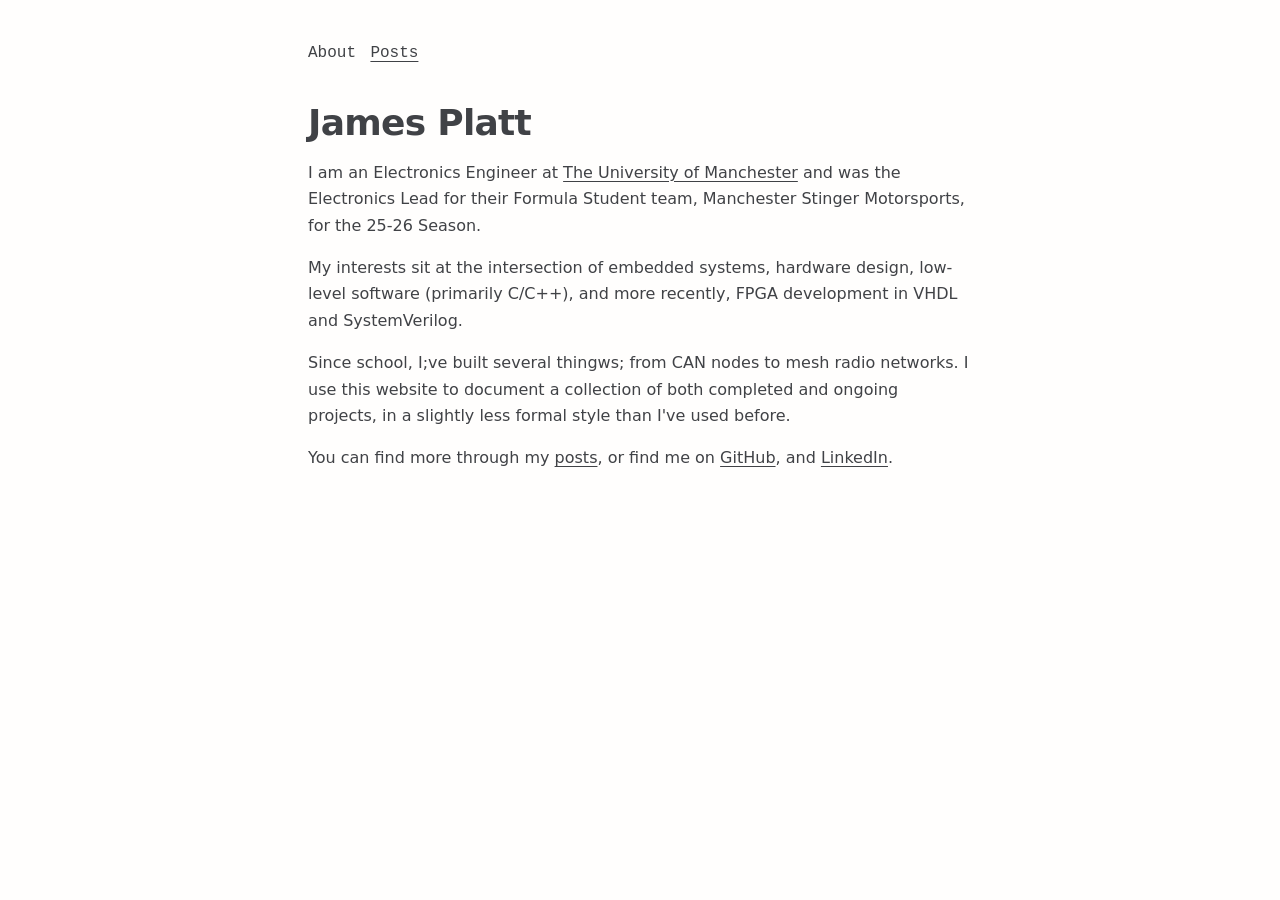
==== index.html @ 5162dcfc "add a comma" ====
<!-- Hello there, what are you doing nosing round my html?? -->

<!doctype html>
<html lang="en-GB">
<head>
  <meta charset="utf-8" />
  <meta name="viewport" content="width=device-width, initial-scale=1" />
  <title>James Platt</title>
  <link rel="stylesheet" href="assets/style.css" />
</head>
<body>
  <main class="page">
    <nav class="nav">
      <a href="index.html" aria-current="page">About</a>
      <a href="posts.html">Posts</a>
    </nav>

    <div class="fade">
      <h1>James Platt</h1>

      <p>
        I am an Electronics Engineer at <a href="https://www.manchester.ac.uk/">The University of Manchester</a>
        and was the Electronics Lead for their Formula Student team, Manchester Stinger Motorsports, for the 25-26 Season.
      </p>

      <p>
        My interests sit at the intersection of embedded systems, hardware design, low-level software (primarily C/C++), and more recently, FPGA development in VHDL and SystemVerilog.
      </p>

      <p>
        Since school, I;ve built several thingws; from CAN nodes to mesh radio networks. I use this website to document a collection of both completed and ongoing projects, in a slightly less formal style than I've used before.
      </p>

      <p>
        You can find more through my <a href="posts.html">posts</a>, or find me on
        <a href="https://github.com/Trovix">GitHub</a>, and <a href="https://www.linkedin.com/in/james-platt-7324a4337">LinkedIn</a>.
      </p>
    </div>
  </main>

  <script>
    (function () {
      const content = document.querySelector('.fade');
      if (!content) return;

      function showContent() {
        content.classList.remove('is-leaving');
        content.classList.add('is-visible');
      }

      requestAnimationFrame(showContent);
      window.addEventListener('pageshow', showContent);

      document.querySelectorAll('a[href]').forEach(a => {
        const url = new URL(a.href, location.href);

        if (url.origin !== location.origin) return;
        if (a.target === '_blank' || a.hasAttribute('download')) return;

        a.addEventListener('click', e => {
          if (e.metaKey || e.ctrlKey || e.shiftKey || e.altKey || e.button !== 0) return;

          e.preventDefault();
          content.classList.remove('is-visible');
          content.classList.add('is-leaving');

          setTimeout(() => {
            location.href = a.href;
          }, 160);
        });
      });
    })();
  </script>
</body>
</html>
---- assets/style.css ----
:root{
  --bg: #fffefd;
  --text: #404246;
  --muted:#7f8081;
  
  --max: 44rem;
  --pad: 1.25rem;
  --leading: 1.65;
}

*{ box-sizing: border-box; }

html{ -webkit-text-size-adjust: 100%; }

body{
  margin: 0;
  background: var(--bg);
  color: var(--text);
  font: 16px/var(--leading) system-ui, -apple-system, Segoe UI,
        Roboto, Helvetica, Arial, sans-serif;
}

a{
  color: inherit;
  text-decoration: underline;
  text-underline-offset: 3px;
}

a:hover{
  text-decoration-color: #111111;
}

.page{
  max-width: var(--max);
  margin: 0 auto;
  padding: calc(var(--pad) * 2) var(--pad) calc(var(--pad) * 3);
}

/* NAV */
.nav{
  display: flex;
  gap: .9rem;
  align-items: baseline;
  margin-bottom: 2.25rem;
  flex-wrap: wrap;
  font-family: ui-monospace, SFMono-Regular, Menlo, Monaco, Consolas, "Liberation Mono", "Courier New", monospace;
}

.nav a{
  text-decoration: none;
}

.nav a:not([aria-current="page"]){
  text-decoration: underline;
  text-underline-offset: 4px;
}

/* FADE TRANSITIONS */
.fade{
  opacity: 0;
  transition: opacity 160ms ease;
}

.fade.is-visible{
  opacity: 1;
}

.fade.is-leaving{
  opacity: 0;
}

/* TYPE */
h1{
  font-size: 2.25rem;
  line-height: 1.15;
  margin: 0 0 1rem;
  letter-spacing: -0.02em;
}

.post-header{
  margin-bottom: 2rem;
}

.post-header h1{
  margin-bottom: .45rem;
}

.post-date{
  margin: 0;
  color: var(--muted);
  font-family: ui-monospace, SFMono-Regular, Menlo, Monaco, Consolas,
               "Liberation Mono", "Courier New", monospace;
  font-size: .9rem;
  font-variant-numeric: tabular-nums;
}

.signoff{
  margin-top: 2rem;
}

p{
  margin: 0 0 1rem;
}

.post-list{
  list-style: none;
  padding: 0;
  margin: 0;
}

.post-list li{
  margin: .5rem 0;
}

.post-list a{
  display: grid;
  grid-template-columns: auto 1fr auto;
  align-items: baseline;
  gap: .6rem;
  text-decoration: none;
  color: inherit;
  width: 100%;
}

.post-list .title{
  white-space: nowrap;
}

.post-list .date{
  font-variant-numeric: tabular-nums;
  white-space: nowrap;
}

.post-list .dots{
  height: 1em;
  align-self: center;
  background-image: radial-gradient(
    circle,
    currentColor 1.2px,
    transparent 1.3px
  );
  background-size: 8px 1em;
  background-repeat: repeat-x;
  background-position: center;
  opacity: 0.35;
}

.post-list .dots,
.post-list .date{
  opacity: 0.35;
  transition: opacity 120ms ease;
}

.post-list a:hover .dots,
.post-list a:hover .date{
  opacity: 0.7;
}

.figure{
  margin: 1.5rem 0 2rem;
}

.figure img{
  max-width: 90%;
  height: auto;
  display: block;
  margin: 0 auto;
}

.figure--molecule img{
  max-width: 76%;
}

.figure figcaption{
  max-width: 36rem;
  margin: .75rem auto 0;
  font-size: .9rem;
  line-height: 1.45;
  color: var(--muted);
  text-align: center;
  white-space: nowrap;
}

.equation{
  margin: 1.5rem 0 2rem;
}

.equation pre[class*="language-"]{
  margin: 0;
  overflow-x: auto;
}

.equation .math{
  min-height: 4rem;
  padding: 1.25rem .5rem;
  overflow-x: auto;
  text-align: center;
  font-size: 1.15rem;
}

.equation .katex-display{
  margin: 0;
}

.equation figcaption{
  max-width: 36rem;
  margin: .75rem auto 0;
  font-size: .9rem;
  line-height: 1.45;
  color: var(--muted);
  text-align: center;
  white-space: nowrap;
}

.caption-title{
  display: block;
  color: var(--text);
  font-weight: 600;
  white-space: nowrap;
}

.caption-note{
  display: block;
  margin-top: .15rem;
  white-space: nowrap;
}

.figure .caption-credit{
  white-space: normal;
}

.download{
  margin: 1.5rem 0 2rem;
  padding: .85rem 1rem;
  border-left: 2px solid var(--muted);
  background: #f7f6f4;
}

.download a{
  font-weight: 600;
}

.download span{
  margin-left: .4rem;
  color: var(--muted);
  font-size: .9rem;
  white-space: nowrap;
}

.aside{
  margin: 1.5rem 0 2rem;
  padding: .85rem 1rem;
  border-left: 2px solid var(--muted);
  background: #f7f6f4;
}

.aside p:last-child{
  margin-bottom: 0;
}

.aside-title{
  font-weight: 600;
}

@media (max-width: 420px){
  h1{ font-size: 1.9rem; }

  .download span{
    display: block;
    margin: .2rem 0 0;
  }

  .post-list a{
    grid-template-columns: minmax(0, 1fr) auto;
  }

  .post-list .title{
    white-space: normal;
  }

  .post-list .dots{
    display: none;
  }
}
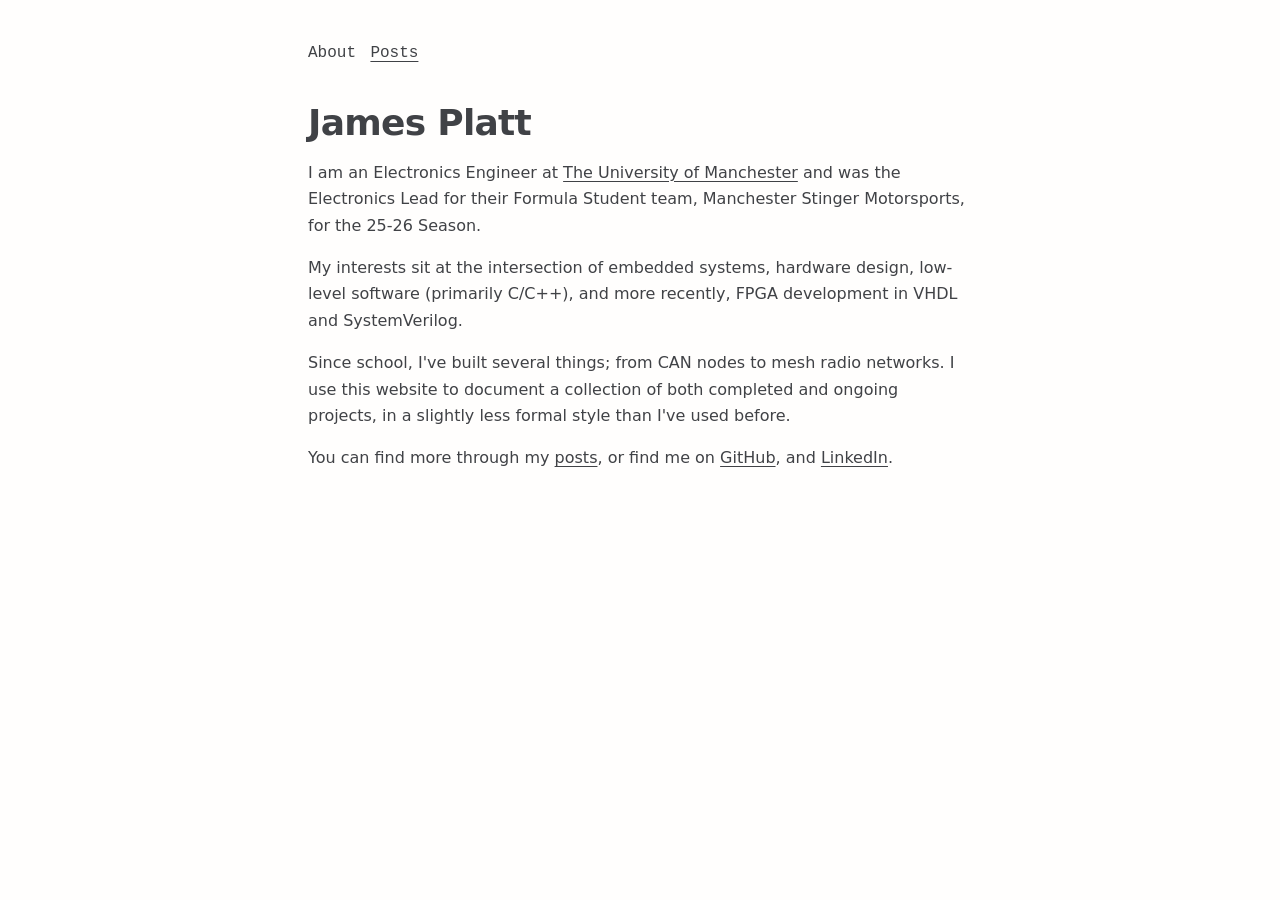
==== commit 41555983: "typo fixes" ====
--- a/index.html
+++ b/index.html
@@ -11,8 +11,8 @@
 <body>
   <main class="page">
     <nav class="nav">
-      <a href="index.html" aria-current="page">About</a>
-      <a href="posts.html">Posts</a>
+      <a href="/" aria-current="page">About</a>
+      <a href="/posts">Posts</a>
     </nav>
 
     <div class="fade">
@@ -28,11 +28,11 @@
       </p>
 
       <p>
-        Since school, I;ve built several thingws; from CAN nodes to mesh radio networks. I use this website to document a collection of both completed and ongoing projects, in a slightly less formal style than I've used before.
+        Since school, I've built several things; from CAN nodes to mesh radio networks. I use this website to document a collection of both completed and ongoing projects, in a slightly less formal style than I've used before.
       </p>
 
       <p>
-        You can find more through my <a href="posts.html">posts</a>, or find me on
+        You can find more through my <a href="/posts">posts</a>, or find me on
         <a href="https://github.com/Trovix">GitHub</a>, and <a href="https://www.linkedin.com/in/james-platt-7324a4337">LinkedIn</a>.
       </p>
     </div>
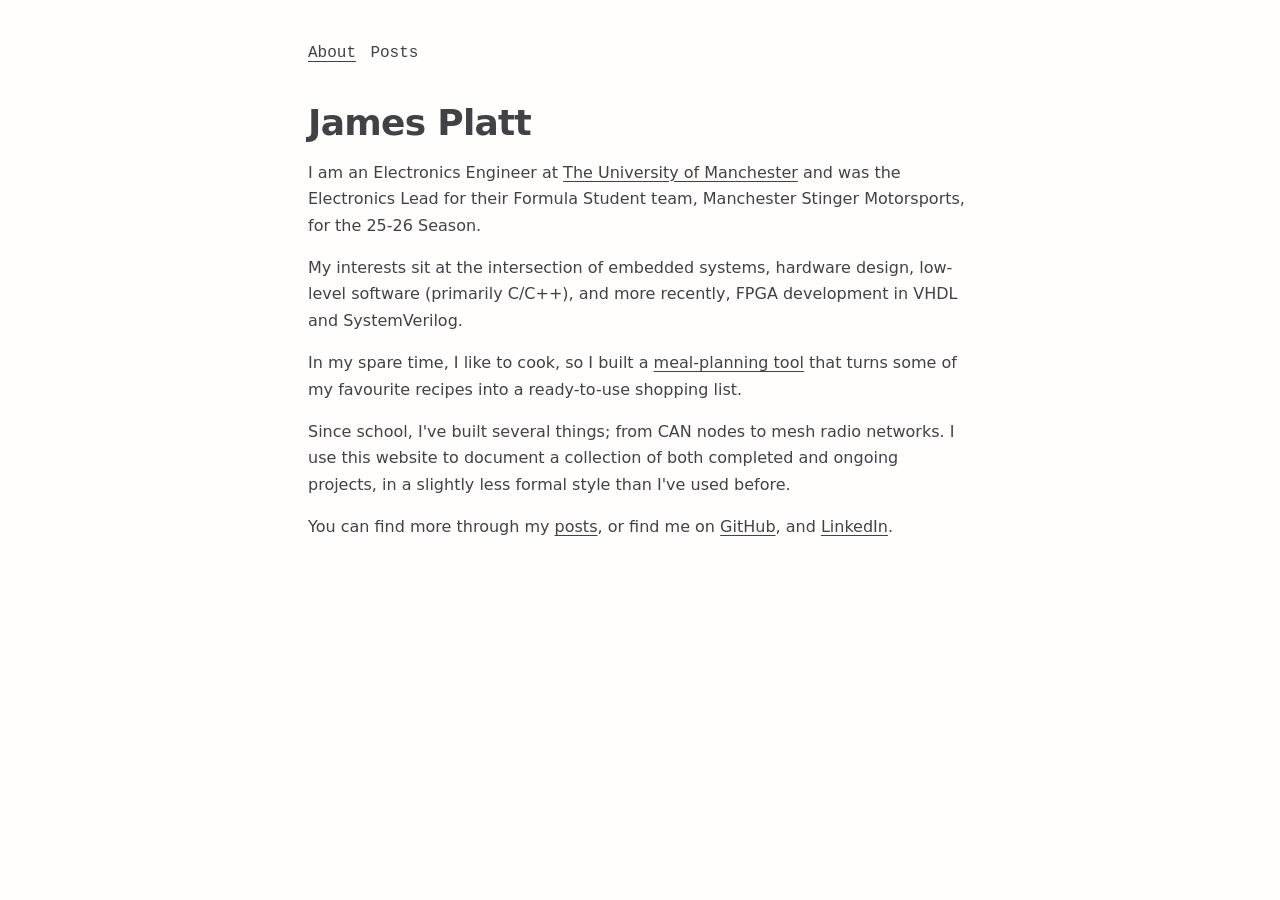
==== commit d1e3df2f: "Link meal planner from homepage" ====
--- a/index.html
+++ b/index.html
@@ -25,6 +25,10 @@
 
       <p>
         My interests sit at the intersection of embedded systems, hardware design, low-level software (primarily C/C++), and more recently, FPGA development in VHDL and SystemVerilog.
+      </p>
+
+      <p>
+        In my spare time, I like to cook, so I built a <a href="https://meal.james-platt.com/">meal-planning tool</a> that turns some of my favourite recipes into a ready-to-use shopping list.
       </p>
 
       <p>
--- a/assets/style.css
+++ b/assets/style.css
@@ -50,7 +50,7 @@
   text-decoration: none;
 }
 
-.nav a:not([aria-current="page"]){
+.nav a[aria-current="page"]{
   text-decoration: underline;
   text-underline-offset: 4px;
 }
@@ -85,6 +85,13 @@
   margin-bottom: .45rem;
 }
 
+.post-deck{
+  margin: 0 0 .4rem;
+  color: #626468;
+  font-size: 1.08rem;
+  line-height: 1.45;
+}
+
 .post-date{
   margin: 0;
   color: var(--muted);
@@ -96,6 +103,12 @@
 
 .signoff{
   margin-top: 2rem;
+}
+
+.post-footer{
+  margin-top: 2.5rem;
+  text-align: right;
+  font-size: .875rem;
 }
 
 p{
@@ -262,6 +275,375 @@
   font-weight: 600;
 }
 
+/* CORRUPTED.DBC */
+.arg-entry h1,
+.can-frame,
+.terminal-page,
+.diagnostic-page{
+  font-family: ui-monospace, SFMono-Regular, Menlo, Monaco, Consolas,
+               "Liberation Mono", "Courier New", monospace;
+}
+
+.can-frame{
+  margin: 3.25rem 0 0;
+  border: 1px solid #c9c7c3;
+  background: #f7f6f4;
+  box-shadow: 4px 4px 0 #e9e7e3;
+}
+
+.can-frame-standard{
+  margin: 0;
+  padding: .55rem .8rem;
+  border-bottom: 1px solid #c9c7c3;
+  color: var(--muted);
+  font-size: .78rem;
+  letter-spacing: .12em;
+}
+
+.can-frame dl{
+  margin: 0;
+  padding: .75rem .8rem;
+}
+
+.can-frame dl div{
+  display: grid;
+  grid-template-columns: 4.5rem minmax(0, 1fr);
+  gap: .75rem;
+  padding: .42rem 0;
+}
+
+.can-frame dt{
+  color: var(--muted);
+}
+
+.can-frame dd{
+  margin: 0;
+  overflow-wrap: anywhere;
+}
+
+.terminal-page,
+.diagnostic-page{
+  min-height: 100vh;
+  background: #101311;
+  color: #c8f7cf;
+}
+
+.terminal-page{
+  display: grid;
+  place-items: center;
+  padding: clamp(1rem, 4vw, 3rem);
+}
+
+.recovery-terminal{
+  width: min(100%, 52rem);
+  height: min(38rem, calc(100vh - 2rem));
+  min-height: 22rem;
+  border: 1px solid #416a49;
+  background: #0a0d0b;
+  box-shadow: 0 1.1rem 4rem rgba(0, 0, 0, .42);
+}
+
+.terminal-bar{
+  position: relative;
+  display: flex;
+  align-items: center;
+  gap: .45rem;
+  height: 2.5rem;
+  padding: 0 .8rem;
+  border-bottom: 1px solid #2e4934;
+  background: #151b17;
+}
+
+.terminal-bar span{
+  width: .65rem;
+  height: .65rem;
+  border-radius: 50%;
+  border: 1px solid #52745a;
+}
+
+.terminal-bar p{
+  position: absolute;
+  left: 50%;
+  margin: 0;
+  transform: translateX(-50%);
+  color: #829e87;
+  font-size: .78rem;
+  white-space: nowrap;
+}
+
+.terminal-body{
+  height: calc(100% - 2.5rem);
+  padding: 1rem;
+  overflow-y: auto;
+  scrollbar-color: #416a49 #0a0d0b;
+}
+
+.terminal-output p{
+  margin: 0 0 .35rem;
+  white-space: pre-wrap;
+  overflow-wrap: anywhere;
+}
+
+.terminal-output .terminal-spacer{
+  margin-top: 1.25rem;
+}
+
+.terminal-return{
+  color: #829e87;
+}
+
+.terminal-return:hover{
+  color: #f2fff4;
+}
+
+.terminal-command,
+.terminal-history{
+  color: #f2fff4;
+}
+
+.terminal-error{
+  color: #f5a8a8;
+}
+
+.terminal-prompt{
+  display: grid;
+  grid-template-columns: auto minmax(0, 1fr);
+  gap: .65rem;
+  margin-top: .35rem;
+}
+
+.terminal-prompt input{
+  min-width: 0;
+  border: 0;
+  border-radius: 0;
+  outline: 0;
+  padding: 0;
+  background: transparent;
+  color: #f2fff4;
+  font: inherit;
+  caret-color: #c8f7cf;
+}
+
+.sr-only{
+  position: absolute;
+  width: 1px;
+  height: 1px;
+  padding: 0;
+  margin: -1px;
+  overflow: hidden;
+  clip: rect(0, 0, 0, 0);
+  white-space: nowrap;
+  border: 0;
+}
+
+.diagnostic-page{
+  display: grid;
+  place-items: center;
+  padding: 1.25rem;
+  overflow-x: hidden;
+  background:
+    radial-gradient(circle at 50% 42%, rgba(69, 191, 91, .11), transparent 36rem),
+    #080b09;
+}
+
+.diagnostic-screen{
+  position: relative;
+  width: min(100%, 46rem);
+  border: 1px solid #416a49;
+  padding: clamp(1.5rem, 6vw, 3.75rem);
+  overflow: hidden;
+  background:
+    repeating-linear-gradient(0deg, rgba(200, 247, 207, .025) 0, rgba(200, 247, 207, .025) 1px, transparent 1px, transparent 4px),
+    #0a0d0b;
+  box-shadow:
+    0 0 0 1px rgba(200, 247, 207, .025) inset,
+    0 1.1rem 4rem rgba(0, 0, 0, .5),
+    0 0 5rem rgba(65, 106, 73, .12);
+}
+
+.diagnostic-screen::after{
+  content: "";
+  position: absolute;
+  z-index: 2;
+  top: -35%;
+  left: 0;
+  width: 100%;
+  height: 28%;
+  pointer-events: none;
+  background: linear-gradient(transparent, rgba(200, 247, 207, .045), transparent);
+  animation: diagnostic-scan 5s linear infinite 2.4s;
+}
+
+.diagnostic-topline{
+  display: flex;
+  justify-content: space-between;
+  gap: 1rem;
+  color: #829e87;
+  font-size: .72rem;
+  letter-spacing: .08em;
+}
+
+.diagnostic-topline p{
+  margin: 0;
+}
+
+.diagnostic-signal{
+  color: #c8f7cf;
+  white-space: nowrap;
+}
+
+.diagnostic-signal span{
+  display: inline-block;
+  width: .55rem;
+  height: .55rem;
+  margin-right: .45rem;
+  border-radius: 50%;
+  background: #7dff91;
+  box-shadow: 0 0 .8rem #7dff91;
+  animation: diagnostic-pulse 1.8s ease-in-out infinite;
+}
+
+.diagnostic-heading{
+  margin: clamp(2rem, 6vw, 3.5rem) 0 1.25rem;
+  color: #f2fff4;
+  font: 700 clamp(2.6rem, 10vw, 5.4rem)/.84 ui-monospace, SFMono-Regular, Menlo, Monaco, Consolas, "Liberation Mono", "Courier New", monospace;
+  letter-spacing: -.08em;
+  text-shadow: 0 0 1.6rem rgba(125, 255, 145, .16);
+}
+
+.diagnostic-heading span{
+  display: block;
+}
+
+.diagnostic-heading span:last-child{
+  color: #7dff91;
+}
+
+.recovery-progress{
+  height: 2px;
+  margin-bottom: 1.8rem;
+  overflow: hidden;
+  background: #203426;
+}
+
+.recovery-progress span{
+  display: block;
+  width: 100%;
+  height: 100%;
+  transform-origin: left;
+  background: #7dff91;
+  box-shadow: 0 0 .8rem rgba(125, 255, 145, .75);
+  animation: recovery-fill 1.1s cubic-bezier(.2, .8, .2, 1) both;
+}
+
+.diagnostic-checks{
+  display: grid;
+  grid-template-columns: repeat(2, minmax(0, 1fr));
+  gap: .6rem 1.5rem;
+  padding: 0;
+  margin: 0;
+  list-style: none;
+  color: #829e87;
+  font-size: .78rem;
+}
+
+.diagnostic-checks li{
+  opacity: 0;
+  transform: translateY(.35rem);
+  animation: diagnostic-arrive .35s ease forwards;
+}
+
+.diagnostic-checks li:nth-child(1){ animation-delay: .35s; }
+.diagnostic-checks li:nth-child(2){ animation-delay: .55s; }
+.diagnostic-checks li:nth-child(3){ animation-delay: .75s; }
+.diagnostic-checks li:nth-child(4){ animation-delay: .95s; }
+
+.diagnostic-checks span{
+  margin-right: .45rem;
+  color: #7dff91;
+}
+
+.recovered-message{
+  margin-top: clamp(2rem, 6vw, 3rem);
+  padding: 1.15rem 1.25rem 1.25rem;
+  border: 1px solid #2e4934;
+  background: rgba(20, 30, 23, .78);
+  opacity: 0;
+  transform: translateY(.5rem);
+  animation: diagnostic-arrive .5s ease 1.35s forwards;
+}
+
+.recovered-label{
+  margin: 0 0 .75rem;
+  color: #829e87;
+  font-size: .67rem;
+  letter-spacing: .14em;
+}
+
+.diagnostic-message{
+  margin: 0;
+  color: #f2fff4;
+  font-size: clamp(.9rem, 3.3vw, 1.2rem);
+  line-height: 1.35;
+  letter-spacing: .045em;
+}
+
+.diagnostic-reveal{
+  margin: .15rem 0 0;
+  color: #7dff91;
+  font-size: clamp(1.35rem, 5vw, 2.1rem);
+  font-weight: 700;
+  line-height: 1.2;
+  letter-spacing: -.03em;
+}
+
+.diagnostic-footer{
+  margin: 1.25rem 0 0;
+  color: #58725e;
+  font-size: .67rem;
+  letter-spacing: .1em;
+  text-align: right;
+  opacity: 0;
+  animation: diagnostic-arrive .5s ease 1.75s forwards;
+}
+
+.diagnostic-footer p{
+  margin: 0;
+}
+
+.diagnostic-return{
+  display: inline-block;
+  margin-top: .35rem;
+  color: #829e87;
+  letter-spacing: .04em;
+  text-underline-offset: 3px;
+}
+
+.diagnostic-return:hover{
+  color: #c8f7cf;
+}
+
+@keyframes recovery-fill{
+  from{ transform: scaleX(0); }
+  to{ transform: scaleX(1); }
+}
+
+@keyframes diagnostic-arrive{
+  to{
+    opacity: 1;
+    transform: translateY(0);
+  }
+}
+
+@keyframes diagnostic-pulse{
+  0%, 100%{ opacity: .55; transform: scale(.85); }
+  50%{ opacity: 1; transform: scale(1); }
+}
+
+@keyframes diagnostic-scan{
+  to{ top: 110%; }
+}
+
 @media (max-width: 420px){
   h1{ font-size: 1.9rem; }
 
@@ -281,4 +663,68 @@
   .post-list .dots{
     display: none;
   }
-}
+
+  .can-frame{
+    margin-top: 2.5rem;
+  }
+
+  .can-frame dl div{
+    grid-template-columns: 3.75rem minmax(0, 1fr);
+    gap: .4rem;
+  }
+
+  .terminal-page{
+    padding: 0;
+  }
+
+  .recovery-terminal{
+    width: 100%;
+    height: 100vh;
+    min-height: 0;
+    border: 0;
+  }
+
+  .terminal-bar p{
+    position: static;
+    margin-left: .5rem;
+    transform: none;
+  }
+
+  .diagnostic-page{
+    padding: .75rem;
+  }
+
+  .diagnostic-topline{
+    display: block;
+  }
+
+  .diagnostic-signal{
+    margin-top: .35rem !important;
+  }
+
+  .diagnostic-checks{
+    grid-template-columns: 1fr;
+  }
+
+  .diagnostic-heading{
+    font-size: clamp(2.5rem, 17vw, 4rem);
+  }
+}
+
+@media (prefers-reduced-motion: reduce){
+  .recovery-progress span,
+  .diagnostic-checks li,
+  .recovered-message,
+  .diagnostic-footer,
+  .diagnostic-signal span,
+  .diagnostic-screen::after{
+    animation: none;
+  }
+
+  .diagnostic-checks li,
+  .recovered-message,
+  .diagnostic-footer{
+    opacity: 1;
+    transform: none;
+  }
+}
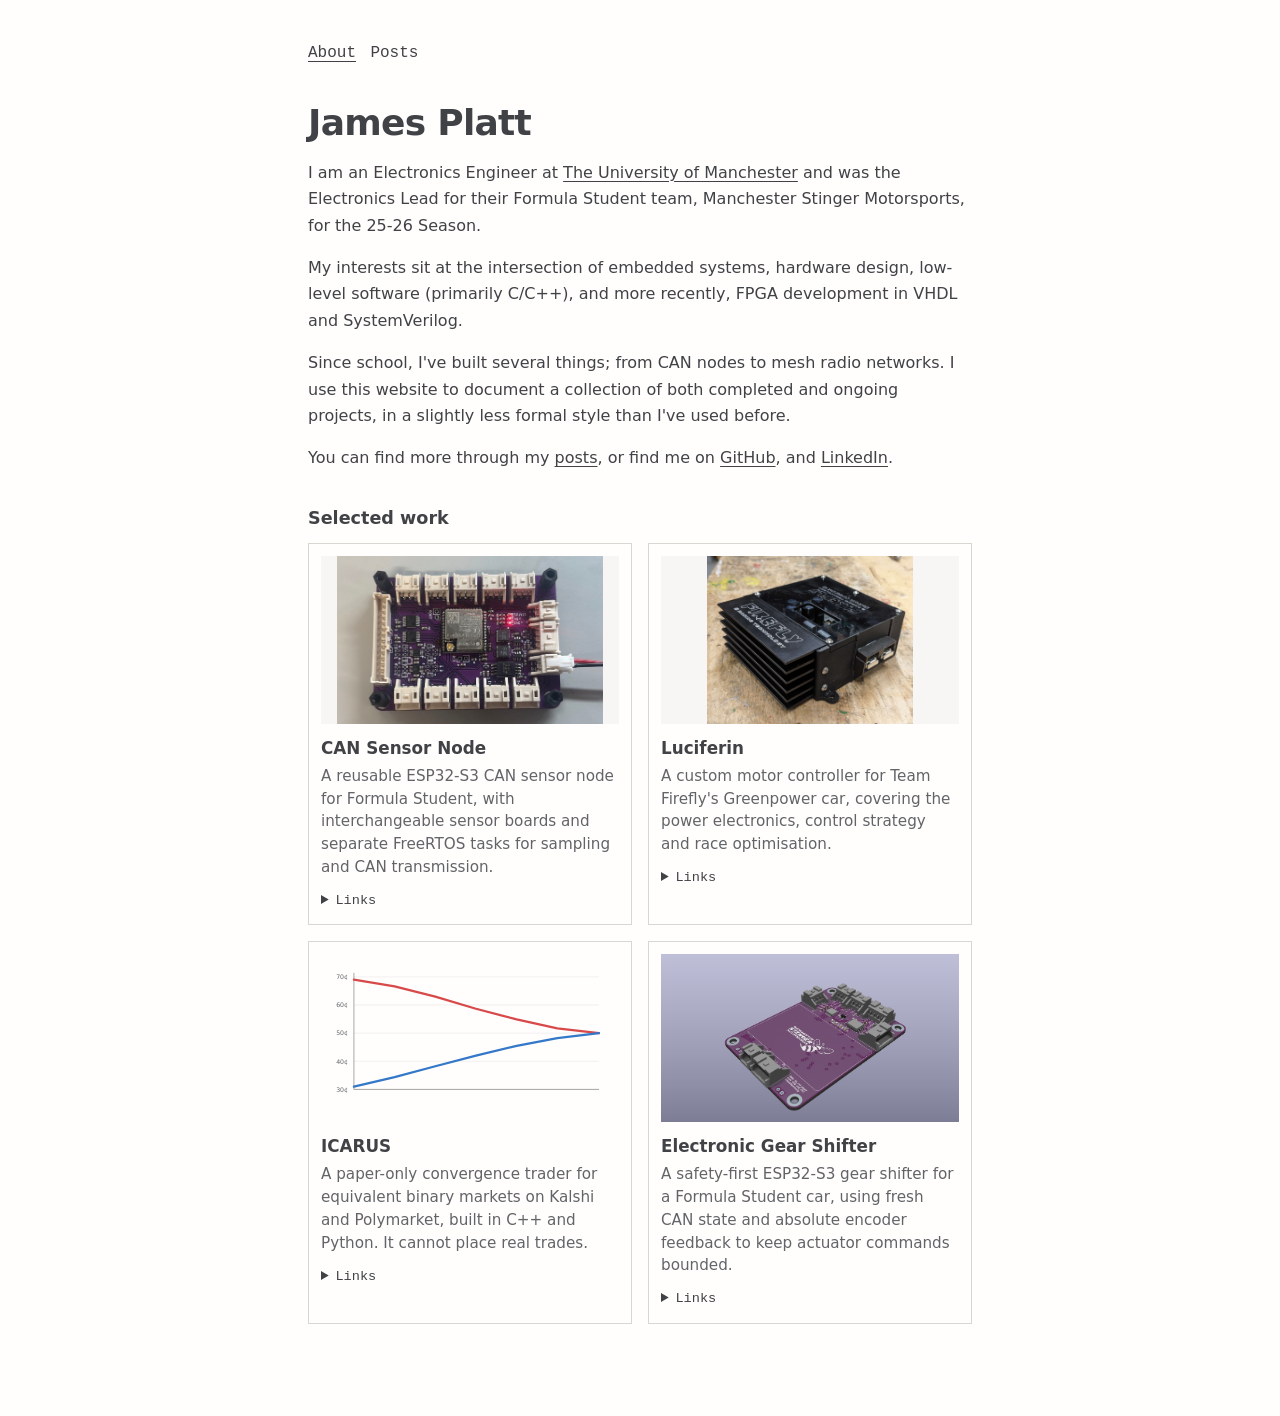
==== commit a3868c90: "Add selected work to homepage" ====
--- a/index.html
+++ b/index.html
@@ -28,10 +28,6 @@
       </p>
 
       <p>
-        In my spare time, I like to cook, so I built a <a href="https://meal.james-platt.com/">meal-planning tool</a> that turns some of my favourite recipes into a ready-to-use shopping list.
-      </p>
-
-      <p>
         Since school, I've built several things; from CAN nodes to mesh radio networks. I use this website to document a collection of both completed and ongoing projects, in a slightly less formal style than I've used before.
       </p>
 
@@ -39,6 +35,86 @@
         You can find more through my <a href="/posts">posts</a>, or find me on
         <a href="https://github.com/Trovix">GitHub</a>, and <a href="https://www.linkedin.com/in/james-platt-7324a4337">LinkedIn</a>.
       </p>
+
+      <section class="projects" aria-labelledby="projects-heading">
+        <h2 id="projects-heading">Selected work</h2>
+
+        <div class="project-list">
+          <article class="project-card">
+            <a class="project-image-link" href="/dissertations-any-percent-speedrun#part-2-the-johnson-node" aria-label="Read about the CAN Sensor Node">
+              <img class="project-image" src="/assets/article-7/johnson-base-board.png" width="1139" height="717" alt="The reusable CAN Sensor Node base board" loading="lazy" decoding="async" />
+            </a>
+            <h3 class="project-title">CAN Sensor Node</h3>
+            <p class="project-description">
+              A reusable ESP32-S3 CAN sensor node for Formula Student, with interchangeable sensor boards and separate FreeRTOS tasks for sampling and CAN transmission.
+            </p>
+            <details>
+              <summary>Links</summary>
+              <ul class="project-links">
+                <li><a href="https://github.com/ManchesterStingerMotorsports/johnson-node">View the Johnson Node repository</a></li>
+                <li><a href="/dissertations-any-percent-speedrun">Read the integration article</a></li>
+                <li><a href="/building-a-can-bus-library">Read about the CAN library</a></li>
+              </ul>
+            </details>
+          </article>
+
+          <article class="project-card">
+            <a class="project-image-link" href="/luciferin-pt2" aria-label="Read about the Luciferin hardware">
+              <img class="project-image" src="/assets/article-3/completed-controller.png" width="921" height="748" alt="The completed Luciferin motor controller" loading="lazy" decoding="async" />
+            </a>
+            <h3 class="project-title">Luciferin</h3>
+            <p class="project-description">
+              A custom motor controller for Team Firefly's Greenpower car, covering the power electronics, control strategy and race optimisation.
+            </p>
+            <details>
+              <summary>Links</summary>
+              <ul class="project-links">
+                <li><a href="/luciferin-pt1-motor-control">Part 1: Motor control</a></li>
+                <li><a href="/luciferin-pt2">Part 2: Hardware design</a></li>
+                <li><a href="/luciferin-pt3">Part 3: Going faster</a></li>
+                <li><a href="/assets/article-3/ecu-schematic.pdf">Download the schematic</a></li>
+              </ul>
+            </details>
+          </article>
+
+          <article class="project-card">
+            <a class="project-image-link" href="https://github.com/Trovix/Icarus" aria-label="View ICARUS on GitHub">
+              <img class="project-image" src="/assets/projects/icarus-terminal.svg" width="1200" height="675" alt="A red price line and a blue price line converging on a graph" loading="lazy" decoding="async" />
+            </a>
+            <h3 class="project-title">ICARUS</h3>
+            <p class="project-description">
+              A paper-only convergence trader for equivalent binary markets on Kalshi and Polymarket, built in C++ and Python. It cannot place real trades.
+            </p>
+            <details>
+              <summary>Links</summary>
+              <ul class="project-links">
+                <li><a href="https://github.com/Trovix/Icarus">View on GitHub</a></li>
+                <li><a href="https://github.com/Trovix/Icarus/blob/main/STRATEGY.md">Read the strategy</a></li>
+                <li><a href="https://github.com/Trovix/Icarus/blob/main/PROJECT_SPEC.md">Read the project specification</a></li>
+              </ul>
+            </details>
+          </article>
+
+          <article class="project-card">
+            <a class="project-image-link" href="/making-gear-shifts-boring" aria-label="Read about the electronic gear shifter">
+              <img class="project-image" src="/assets/projects/gear-shifter.png" width="1537" height="1015" alt="3D render of the electronic gear shifter control board" loading="lazy" decoding="async" />
+            </a>
+            <h3 class="project-title">Electronic Gear Shifter</h3>
+            <p class="project-description">
+              A safety-first ESP32-S3 gear shifter for a Formula Student car, using fresh CAN state and absolute encoder feedback to keep actuator commands bounded.
+            </p>
+            <details>
+              <summary>Links</summary>
+              <ul class="project-links">
+                <li><a href="/making-gear-shifts-boring">Read the project write-up</a></li>
+                <li><a href="https://github.com/ManchesterStingerMotorsports/gear-shifter">View the firmware on GitHub</a></li>
+                <li><a href="/building-a-can-bus-library">Read about the CAN library</a></li>
+              </ul>
+            </details>
+          </article>
+        </div>
+      </section>
+
     </div>
   </main>
 
--- a/assets/style.css
+++ b/assets/style.css
@@ -113,6 +113,81 @@
 
 p{
   margin: 0 0 1rem;
+}
+
+.projects{
+  margin: 2rem 0;
+}
+
+.projects h2{
+  margin: 0 0 .65rem;
+  font-size: 1.1rem;
+}
+
+.project-list{
+  display: grid;
+  grid-template-columns: repeat(2, minmax(0, 1fr));
+  gap: 1rem;
+  margin: 0;
+  padding: 0;
+}
+
+.project-card{
+  min-width: 0;
+  padding: .75rem;
+  border: 1px solid #d9d7d2;
+}
+
+.project-image-link{
+  display: block;
+  margin-bottom: .75rem;
+  background: #f7f6f4;
+}
+
+.project-image{
+  display: block;
+  width: 100%;
+  height: auto;
+  aspect-ratio: 16 / 9;
+  border: 0;
+  object-fit: cover;
+}
+
+.project-card:nth-child(-n + 2) .project-image{
+  object-fit: contain;
+}
+
+.project-title{
+  margin: 0 0 .3rem;
+  font-size: 1.05rem;
+  line-height: 1.45;
+}
+
+.project-description{
+  margin: 0;
+  color: #626468;
+  font-size: .95rem;
+  line-height: 1.5;
+}
+
+.project-card details{
+  margin-top: .7rem;
+}
+
+.project-card summary{
+  cursor: pointer;
+  font-family: ui-monospace, SFMono-Regular, Menlo, Monaco, Consolas,
+               "Liberation Mono", "Courier New", monospace;
+  font-size: .85rem;
+}
+
+.project-links{
+  margin: .55rem 0 0;
+  padding-left: 1.25rem;
+}
+
+.project-links li{
+  margin: .2rem 0;
 }
 
 .post-list{
@@ -647,6 +722,10 @@
 @media (max-width: 420px){
   h1{ font-size: 1.9rem; }
 
+  .project-list{
+    grid-template-columns: 1fr;
+  }
+
   .download span{
     display: block;
     margin: .2rem 0 0;
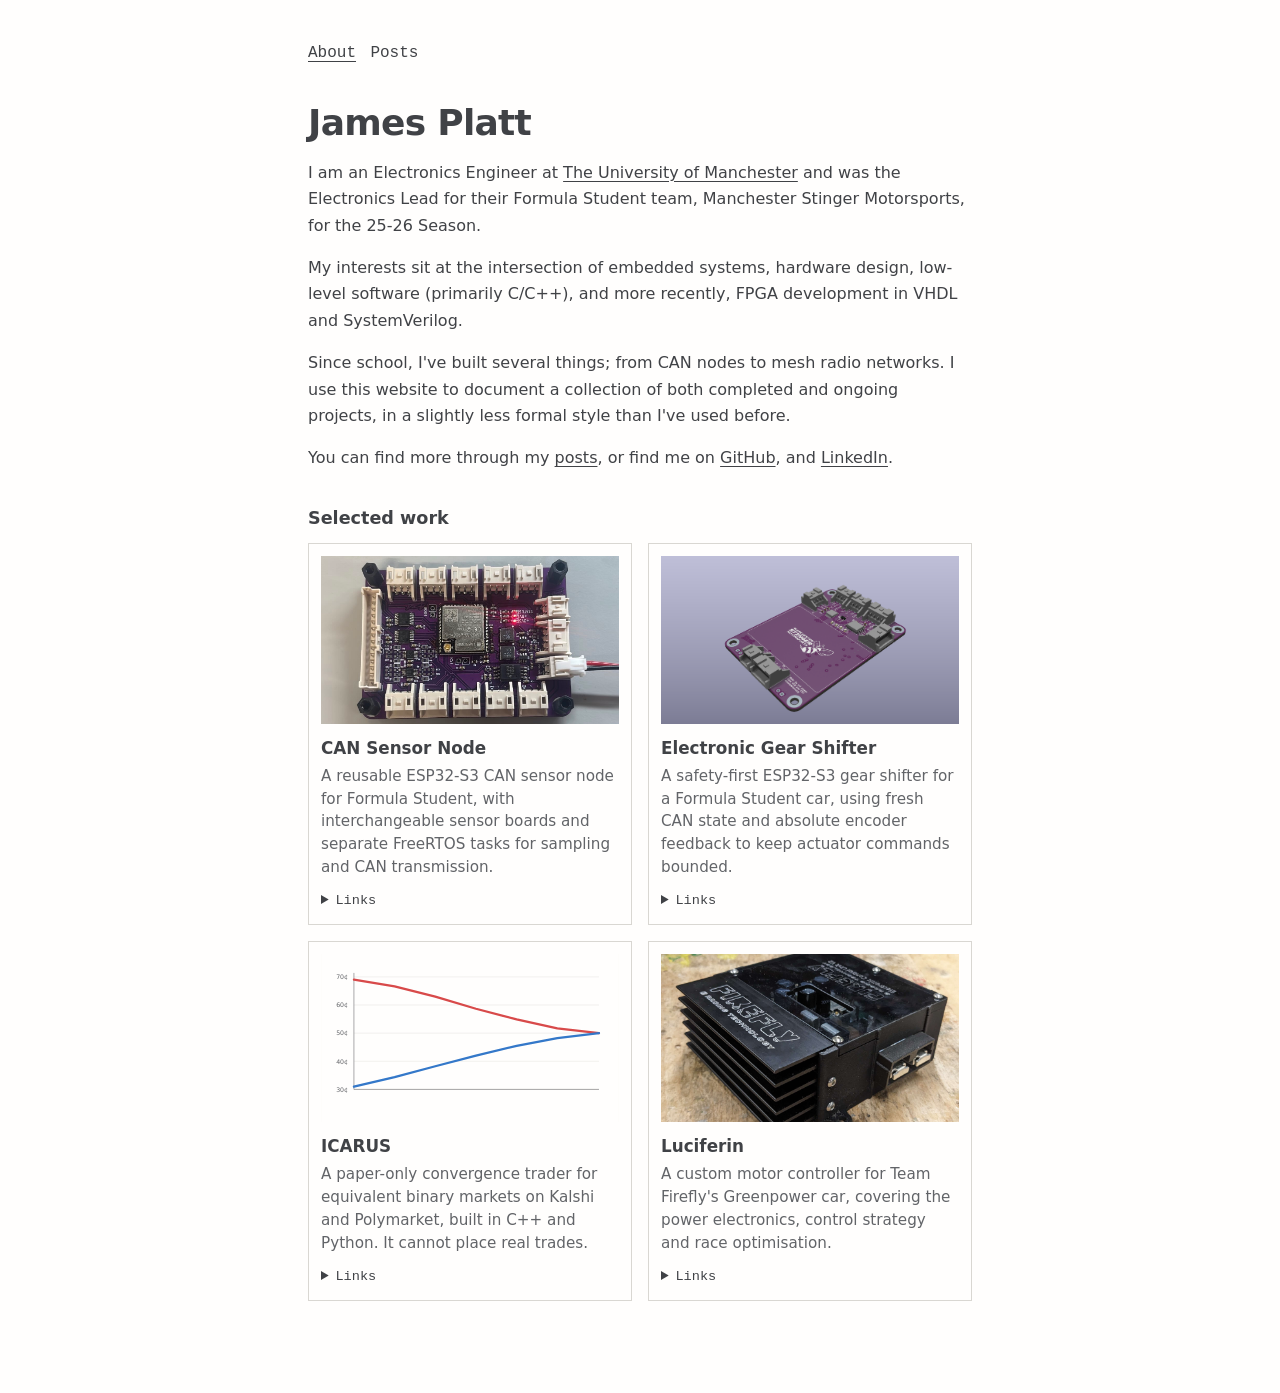
==== commit ac9de4e5: "Reorder selected work tiles" ====
--- a/index.html
+++ b/index.html
@@ -59,20 +59,19 @@
           </article>
 
           <article class="project-card">
-            <a class="project-image-link" href="/luciferin-pt2" aria-label="Read about the Luciferin hardware">
-              <img class="project-image" src="/assets/article-3/completed-controller.png" width="921" height="748" alt="The completed Luciferin motor controller" loading="lazy" decoding="async" />
+            <a class="project-image-link" href="/making-gear-shifts-boring" aria-label="Read about the electronic gear shifter">
+              <img class="project-image" src="/assets/projects/gear-shifter.png" width="1537" height="1015" alt="3D render of the electronic gear shifter control board" loading="lazy" decoding="async" />
             </a>
-            <h3 class="project-title">Luciferin</h3>
+            <h3 class="project-title">Electronic Gear Shifter</h3>
             <p class="project-description">
-              A custom motor controller for Team Firefly's Greenpower car, covering the power electronics, control strategy and race optimisation.
+              A safety-first ESP32-S3 gear shifter for a Formula Student car, using fresh CAN state and absolute encoder feedback to keep actuator commands bounded.
             </p>
             <details>
               <summary>Links</summary>
               <ul class="project-links">
-                <li><a href="/luciferin-pt1-motor-control">Part 1: Motor control</a></li>
-                <li><a href="/luciferin-pt2">Part 2: Hardware design</a></li>
-                <li><a href="/luciferin-pt3">Part 3: Going faster</a></li>
-                <li><a href="/assets/article-3/ecu-schematic.pdf">Download the schematic</a></li>
+                <li><a href="/making-gear-shifts-boring">Read the project write-up</a></li>
+                <li><a href="https://github.com/ManchesterStingerMotorsports/gear-shifter">View the firmware on GitHub</a></li>
+                <li><a href="/building-a-can-bus-library">Read about the CAN library</a></li>
               </ul>
             </details>
           </article>
@@ -96,19 +95,20 @@
           </article>
 
           <article class="project-card">
-            <a class="project-image-link" href="/making-gear-shifts-boring" aria-label="Read about the electronic gear shifter">
-              <img class="project-image" src="/assets/projects/gear-shifter.png" width="1537" height="1015" alt="3D render of the electronic gear shifter control board" loading="lazy" decoding="async" />
+            <a class="project-image-link" href="/luciferin-pt2" aria-label="Read about the Luciferin hardware">
+              <img class="project-image" src="/assets/article-3/completed-controller.png" width="921" height="748" alt="The completed Luciferin motor controller" loading="lazy" decoding="async" />
             </a>
-            <h3 class="project-title">Electronic Gear Shifter</h3>
+            <h3 class="project-title">Luciferin</h3>
             <p class="project-description">
-              A safety-first ESP32-S3 gear shifter for a Formula Student car, using fresh CAN state and absolute encoder feedback to keep actuator commands bounded.
+              A custom motor controller for Team Firefly's Greenpower car, covering the power electronics, control strategy and race optimisation.
             </p>
             <details>
               <summary>Links</summary>
               <ul class="project-links">
-                <li><a href="/making-gear-shifts-boring">Read the project write-up</a></li>
-                <li><a href="https://github.com/ManchesterStingerMotorsports/gear-shifter">View the firmware on GitHub</a></li>
-                <li><a href="/building-a-can-bus-library">Read about the CAN library</a></li>
+                <li><a href="/luciferin-pt1-motor-control">Part 1: Motor control</a></li>
+                <li><a href="/luciferin-pt2">Part 2: Hardware design</a></li>
+                <li><a href="/luciferin-pt3">Part 3: Going faster</a></li>
+                <li><a href="/assets/article-3/ecu-schematic.pdf">Download the schematic</a></li>
               </ul>
             </details>
           </article>
--- a/assets/style.css
+++ b/assets/style.css
@@ -151,10 +151,6 @@
   aspect-ratio: 16 / 9;
   border: 0;
   object-fit: cover;
-}
-
-.project-card:nth-child(-n + 2) .project-image{
-  object-fit: contain;
 }
 
 .project-title{
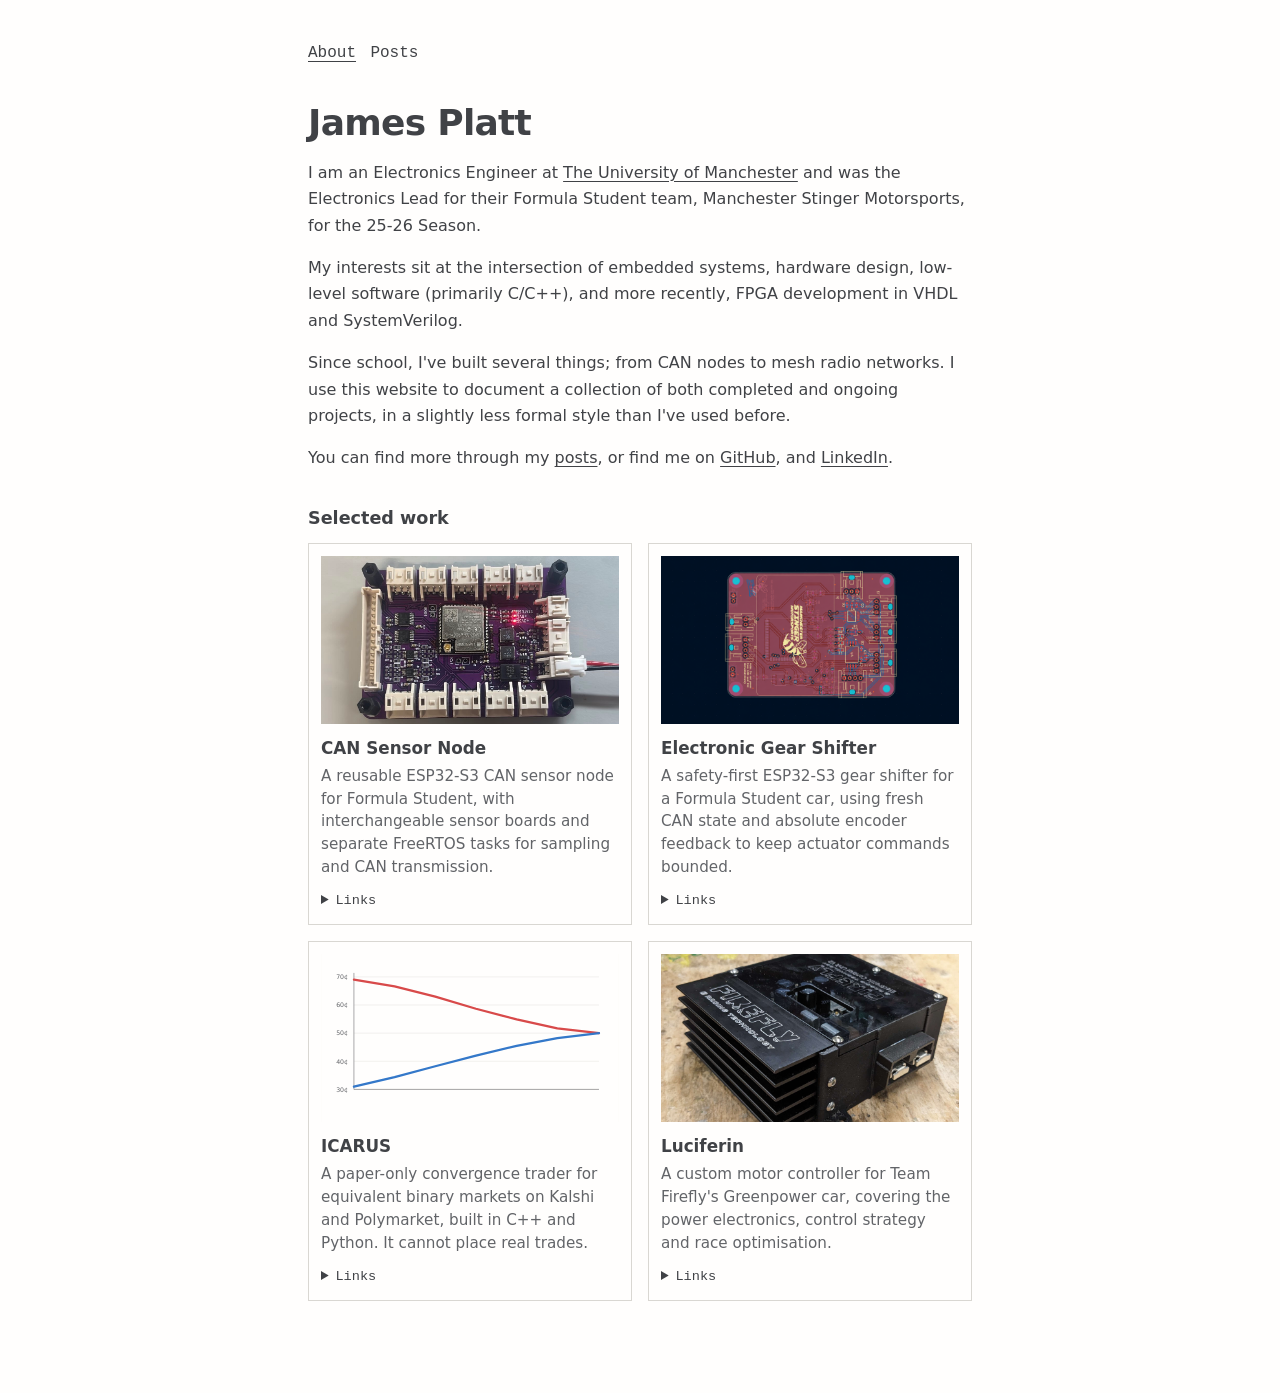
==== commit 0669f35e: "Replace gear shifter project image" ====
--- a/index.html
+++ b/index.html
@@ -60,7 +60,7 @@
 
           <article class="project-card">
             <a class="project-image-link" href="/making-gear-shifts-boring" aria-label="Read about the electronic gear shifter">
-              <img class="project-image" src="/assets/projects/gear-shifter.png" width="1537" height="1015" alt="3D render of the electronic gear shifter control board" loading="lazy" decoding="async" />
+              <img class="project-image" src="/assets/projects/gear-shifter.png" width="1664" height="936" alt="PCB layout of the electronic gear shifter control board" loading="lazy" decoding="async" />
             </a>
             <h3 class="project-title">Electronic Gear Shifter</h3>
             <p class="project-description">
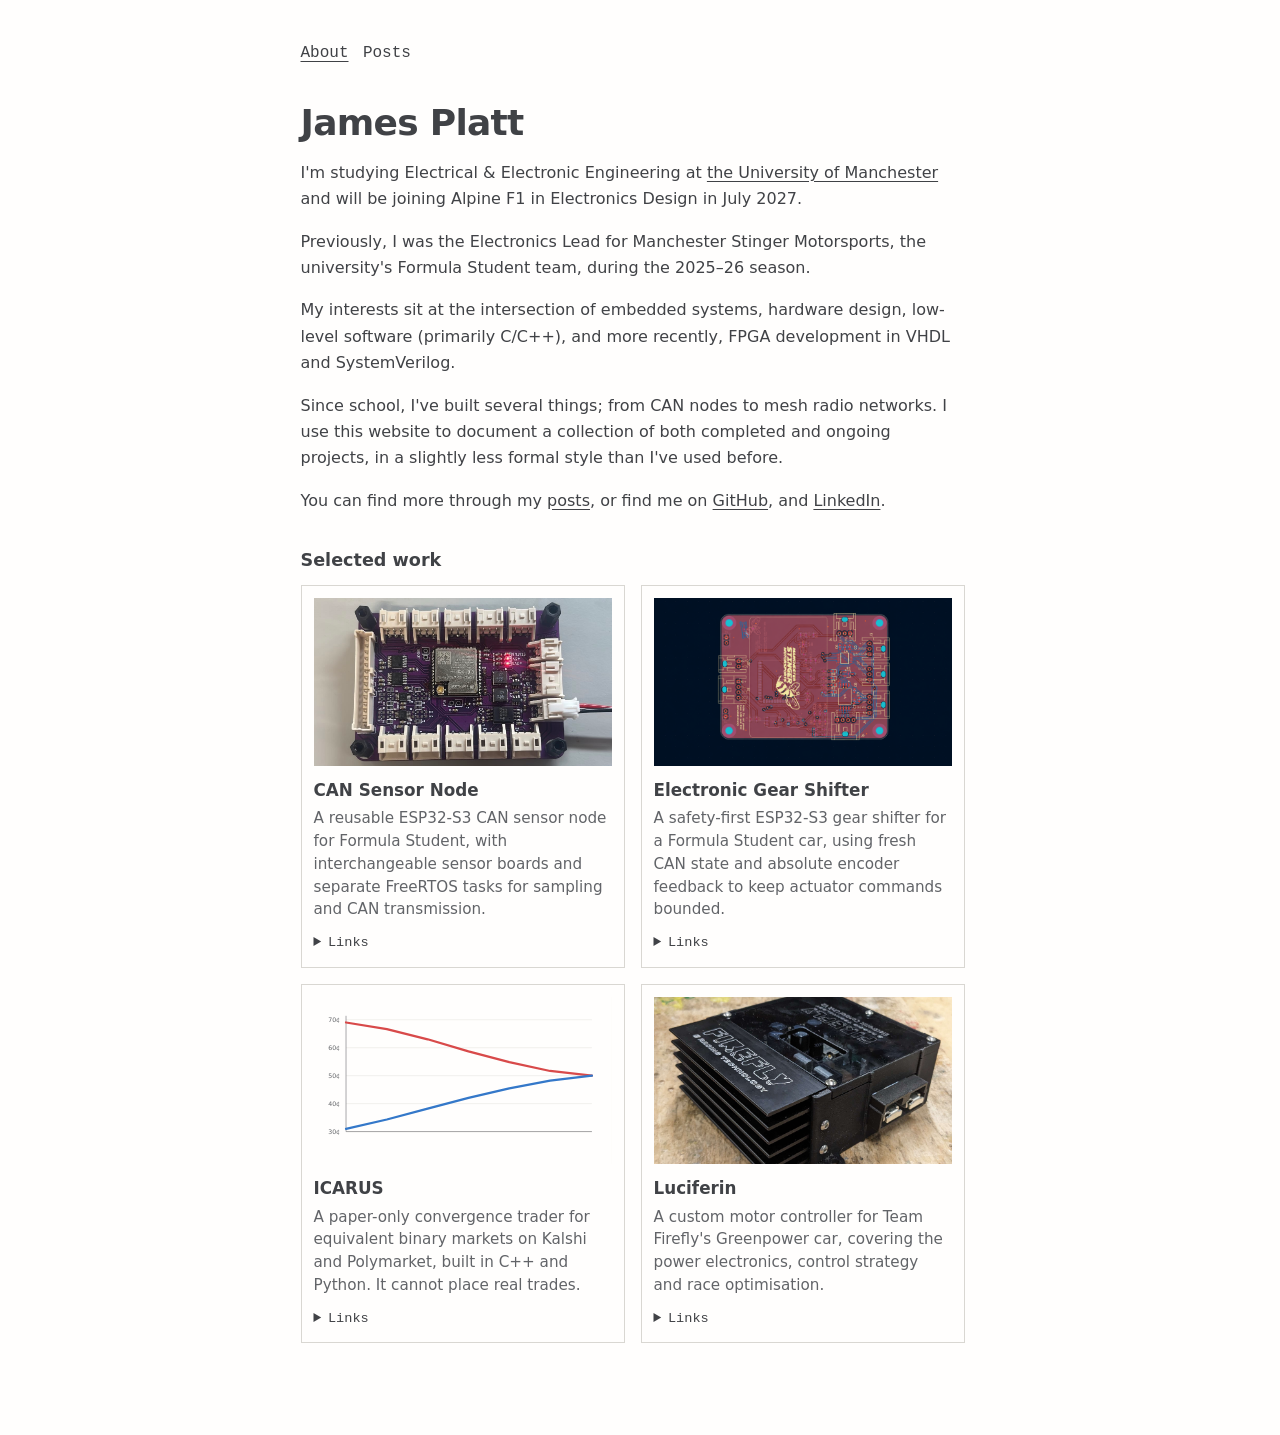
==== commit 40dd257f: "Add Alpine F1 Electronics Design role starting July 2027 to introduction" ====
--- a/index.html
+++ b/index.html
@@ -19,8 +19,12 @@
       <h1>James Platt</h1>
 
       <p>
-        I am an Electronics Engineer at <a href="https://www.manchester.ac.uk/">The University of Manchester</a>
-        and was the Electronics Lead for their Formula Student team, Manchester Stinger Motorsports, for the 25-26 Season.
+        I'm studying Electrical &amp; Electronic Engineering at <a href="https://www.manchester.ac.uk/">the University of Manchester</a>
+        and will be joining Alpine F1 in Electronics Design in July 2027.
+      </p>
+
+      <p>
+        Previously, I was the Electronics Lead for Manchester Stinger Motorsports, the university's Formula Student team, during the 2025–26 season.
       </p>
 
       <p>
--- a/assets/style.css
+++ b/assets/style.css
@@ -10,7 +10,11 @@
 
 *{ box-sizing: border-box; }
 
-html{ -webkit-text-size-adjust: 100%; }
+html{
+  -webkit-text-size-adjust: 100%;
+  overflow-y: scroll;
+  scrollbar-gutter: stable;
+}
 
 body{
   margin: 0;
